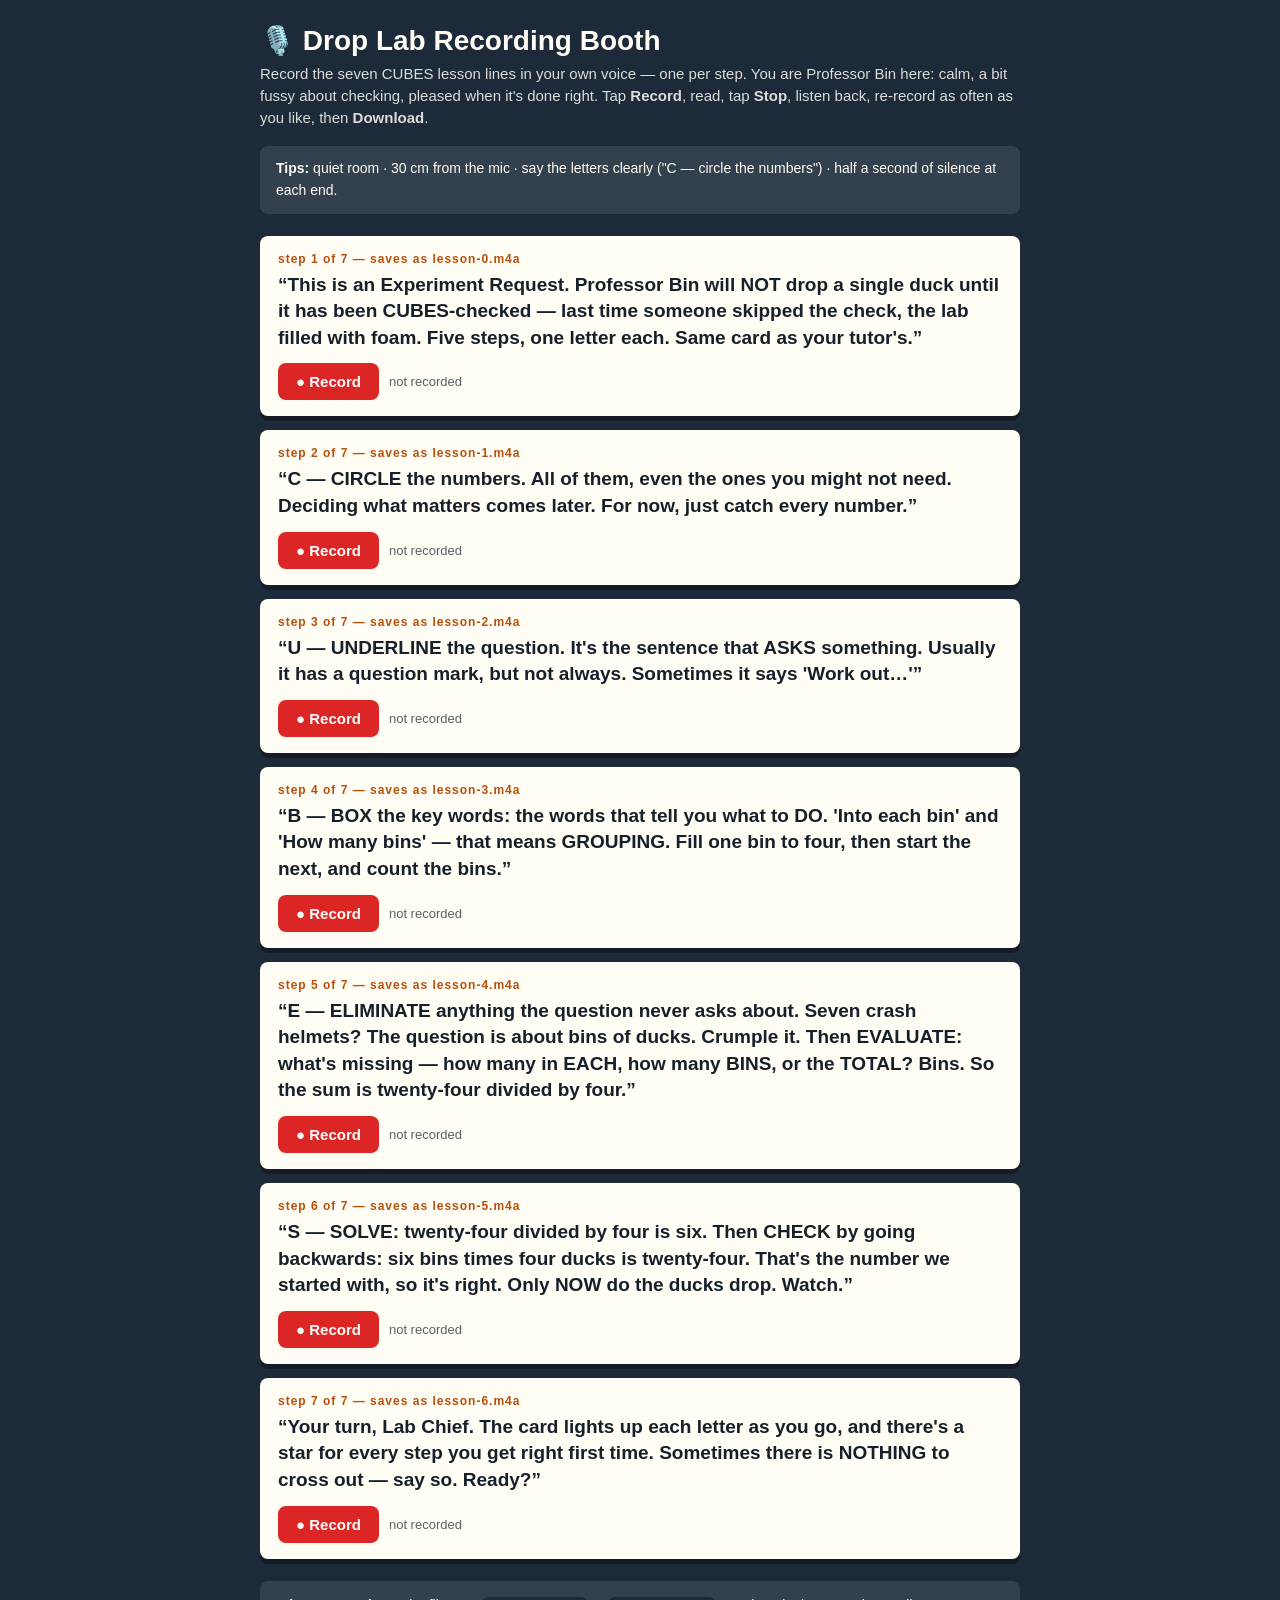
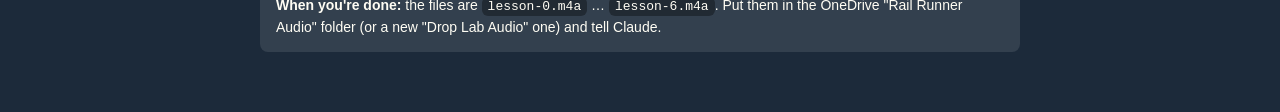
==== record.html @ e2e551c5 "Drop Lab: CUBES word problems for Year 3 division, with bins that show the answer The tutor's CUBES " ====
<!DOCTYPE html>
<html lang="en">
<head>
  <meta charset="utf-8" />
  <meta name="viewport" content="width=device-width, initial-scale=1" />
  <title>Lesson Recording Booth — Drop Lab</title>
  <style>
    * { margin: 0; padding: 0; box-sizing: border-box; }
    body { font-family: "Arial Rounded MT Bold", "Trebuchet MS", Verdana, sans-serif; background: #1c2a3a; color: #fffdf4; min-height: 100vh; padding: 24px 16px 60px; }
    .wrap { max-width: 760px; margin: 0 auto; }
    h1 { font-size: 28px; margin-bottom: 6px; }
    .sub { opacity: 0.85; margin-bottom: 18px; line-height: 1.45; font-size: 15px; }
    .warn { background: #7f1d1d; border-radius: 12px; padding: 12px 16px; margin-bottom: 18px; font-size: 15px; display: none; }
    .tips { background: rgba(255,255,255,0.1); border-radius: 8px; padding: 12px 16px; margin-bottom: 22px; font-size: 14px; line-height: 1.55; }
    .card { background: #fffdf4; color: #16202b; border-radius: 8px; padding: 16px 18px; margin-bottom: 14px; box-shadow: 0 5px 0 rgba(0,0,0,0.35); }
    .card .num { font-size: 12px; font-weight: bold; color: #b84f0c; letter-spacing: 1px; }
    .card .line { font-size: 19px; font-weight: bold; line-height: 1.4; margin: 6px 0 12px; }
    .row { display: flex; gap: 10px; align-items: center; flex-wrap: wrap; }
    button { font-family: inherit; border: none; cursor: pointer; border-radius: 8px; padding: 10px 18px; font-size: 15px; font-weight: bold; }
    .rec { background: #dc2626; color: #fff; }
    .rec.armed { background: #16a34a; }
    .dl { background: #2e6b31; color: #fff; text-decoration: none; border-radius: 8px; padding: 10px 18px; font-size: 15px; font-weight: bold; display: none; }
    audio { height: 40px; max-width: 220px; display: none; }
    .status { font-size: 13px; opacity: 0.7; min-width: 90px; }
    .done-note { margin-top: 22px; background: rgba(255,255,255,0.1); border-radius: 8px; padding: 14px 16px; font-size: 14px; line-height: 1.55; }
    code { background: rgba(0,0,0,0.35); padding: 2px 6px; border-radius: 6px; font-size: 13px; }
  </style>
</head>
<body>
  <div class="wrap">
    <h1>🎙️ Drop Lab Recording Booth</h1>
    <p class="sub">Record the seven CUBES lesson lines in your own voice — one per step. You are Professor Bin here: calm, a bit fussy about checking, pleased when it's done right. Tap <b>Record</b>, read, tap <b>Stop</b>, listen back, re-record as often as you like, then <b>Download</b>.</p>
    <div id="warn" class="warn"><b>Please open this page in Safari.</b> This browser records a format iPads can't play.</div>
    <div class="tips"><b>Tips:</b> quiet room · 30 cm from the mic · say the letters clearly ("C — circle the numbers") · half a second of silence at each end.</div>
    <div id="cards"></div>
    <div class="done-note"><b>When you're done:</b> the files are <code>lesson-0.m4a</code> … <code>lesson-6.m4a</code>. Put them in the OneDrive "Rail Runner Audio" folder (or a new "Drop Lab Audio" one) and tell Claude.</div>
  </div>
  <script>
    "use strict";
    const LINES = [
      { file: "lesson-0.m4a", text: "This is an Experiment Request. Professor Bin will NOT drop a single duck until it has been CUBES-checked — last time someone skipped the check, the lab filled with foam. Five steps, one letter each. Same card as your tutor's." },
      { file: "lesson-1.m4a", text: "C — CIRCLE the numbers. All of them, even the ones you might not need. Deciding what matters comes later. For now, just catch every number." },
      { file: "lesson-2.m4a", text: "U — UNDERLINE the question. It's the sentence that ASKS something. Usually it has a question mark, but not always. Sometimes it says 'Work out…'" },
      { file: "lesson-3.m4a", text: "B — BOX the key words: the words that tell you what to DO. 'Into each bin' and 'How many bins' — that means GROUPING. Fill one bin to four, then start the next, and count the bins." },
      { file: "lesson-4.m4a", text: "E — ELIMINATE anything the question never asks about. Seven crash helmets? The question is about bins of ducks. Crumple it. Then EVALUATE: what's missing — how many in EACH, how many BINS, or the TOTAL? Bins. So the sum is twenty-four divided by four." },
      { file: "lesson-5.m4a", text: "S — SOLVE: twenty-four divided by four is six. Then CHECK by going backwards: six bins times four ducks is twenty-four. That's the number we started with, so it's right. Only NOW do the ducks drop. Watch." },
      { file: "lesson-6.m4a", text: "Your turn, Lab Chief. The card lights up each letter as you go, and there's a star for every step you get right first time. Sometimes there is NOTHING to cross out — say so. Ready?" },
    ];
    const canMp4 = window.MediaRecorder && MediaRecorder.isTypeSupported && MediaRecorder.isTypeSupported("audio/mp4");
    if (!canMp4) document.getElementById("warn").style.display = "block";
    let stream = null;
    async function getStream() { if (!stream) stream = await navigator.mediaDevices.getUserMedia({ audio: true }); return stream; }
    const cardsEl = document.getElementById("cards");
    LINES.forEach((line, i) => {
      const card = document.createElement("div"); card.className = "card";
      card.innerHTML = `<div class="num">step ${i + 1} of 7 — saves as ${line.file}</div><div class="line">“${line.text}”</div>
        <div class="row"><button class="rec" data-i="${i}">● Record</button><span class="status">not recorded</span><audio controls></audio><a class="dl" download="${line.file}">⬇ Download</a></div>`;
      cardsEl.appendChild(card);
    });
    let activeRecorder = null, activeButton = null;
    document.querySelectorAll(".rec").forEach((btn) => {
      btn.addEventListener("click", async () => {
        if (activeRecorder && activeRecorder.state === "recording") { activeRecorder.stop(); if (activeButton === btn) return; }
        let s; try { s = await getStream(); } catch (e) { alert("Microphone permission is needed — allow it and try again."); return; }
        const card = btn.closest(".card"), status = card.querySelector(".status"), audio = card.querySelector("audio"), dl = card.querySelector(".dl");
        const mime = canMp4 ? "audio/mp4" : (MediaRecorder.isTypeSupported("audio/webm") ? "audio/webm" : "");
        const rec = mime ? new MediaRecorder(s, { mimeType: mime }) : new MediaRecorder(s);
        const chunks = [];
        rec.ondataavailable = (e) => { if (e.data && e.data.size) chunks.push(e.data); };
        rec.onstop = () => {
          const blob = new Blob(chunks, { type: rec.mimeType || "audio/mp4" }); const url = URL.createObjectURL(blob);
          audio.src = url; audio.style.display = "inline-block"; dl.href = url; dl.style.display = "inline-block";
          status.textContent = `recorded (${(blob.size / 1024).toFixed(0)} KB)`; btn.textContent = "● Re-record"; btn.classList.remove("armed");
          activeRecorder = null; activeButton = null;
        };
        rec.start(); activeRecorder = rec; activeButton = btn; btn.textContent = "■ Stop"; btn.classList.add("armed"); status.textContent = "recording…";
      });
    });
  </script>
</body>
</html>
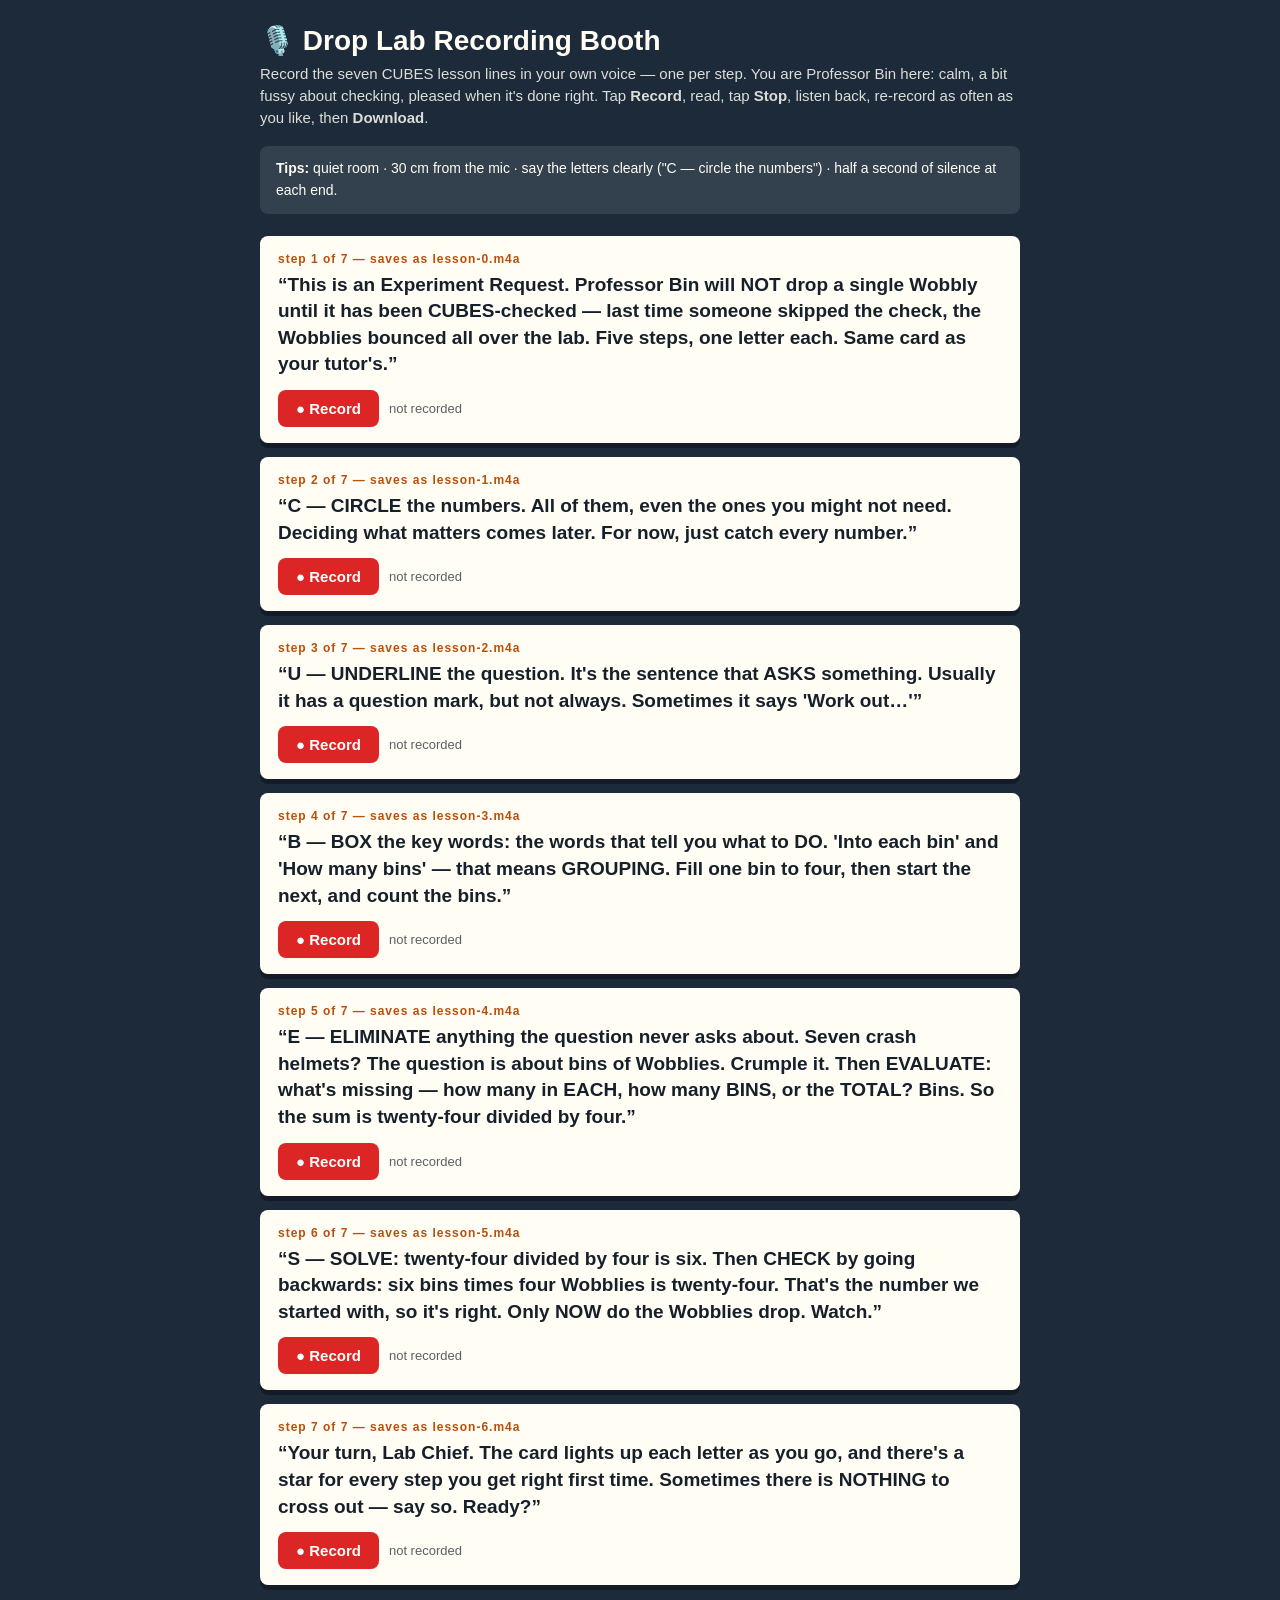
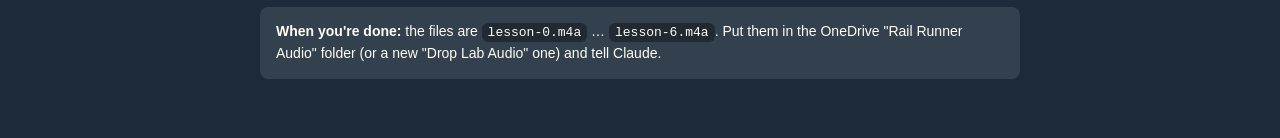
==== commit 52c76525: "Wobblies are the headline: real ragdoll sprite, sized to the drop The ragdoll test-dummies were a 16" ====
--- a/record.html
+++ b/record.html
@@ -38,12 +38,12 @@
   <script>
     "use strict";
     const LINES = [
-      { file: "lesson-0.m4a", text: "This is an Experiment Request. Professor Bin will NOT drop a single duck until it has been CUBES-checked — last time someone skipped the check, the lab filled with foam. Five steps, one letter each. Same card as your tutor's." },
+      { file: "lesson-0.m4a", text: "This is an Experiment Request. Professor Bin will NOT drop a single Wobbly until it has been CUBES-checked — last time someone skipped the check, the Wobblies bounced all over the lab. Five steps, one letter each. Same card as your tutor's." },
       { file: "lesson-1.m4a", text: "C — CIRCLE the numbers. All of them, even the ones you might not need. Deciding what matters comes later. For now, just catch every number." },
       { file: "lesson-2.m4a", text: "U — UNDERLINE the question. It's the sentence that ASKS something. Usually it has a question mark, but not always. Sometimes it says 'Work out…'" },
       { file: "lesson-3.m4a", text: "B — BOX the key words: the words that tell you what to DO. 'Into each bin' and 'How many bins' — that means GROUPING. Fill one bin to four, then start the next, and count the bins." },
-      { file: "lesson-4.m4a", text: "E — ELIMINATE anything the question never asks about. Seven crash helmets? The question is about bins of ducks. Crumple it. Then EVALUATE: what's missing — how many in EACH, how many BINS, or the TOTAL? Bins. So the sum is twenty-four divided by four." },
-      { file: "lesson-5.m4a", text: "S — SOLVE: twenty-four divided by four is six. Then CHECK by going backwards: six bins times four ducks is twenty-four. That's the number we started with, so it's right. Only NOW do the ducks drop. Watch." },
+      { file: "lesson-4.m4a", text: "E — ELIMINATE anything the question never asks about. Seven crash helmets? The question is about bins of Wobblies. Crumple it. Then EVALUATE: what's missing — how many in EACH, how many BINS, or the TOTAL? Bins. So the sum is twenty-four divided by four." },
+      { file: "lesson-5.m4a", text: "S — SOLVE: twenty-four divided by four is six. Then CHECK by going backwards: six bins times four Wobblies is twenty-four. That's the number we started with, so it's right. Only NOW do the Wobblies drop. Watch." },
       { file: "lesson-6.m4a", text: "Your turn, Lab Chief. The card lights up each letter as you go, and there's a star for every step you get right first time. Sometimes there is NOTHING to cross out — say so. Ready?" },
     ];
     const canMp4 = window.MediaRecorder && MediaRecorder.isTypeSupported && MediaRecorder.isTypeSupported("audio/mp4");
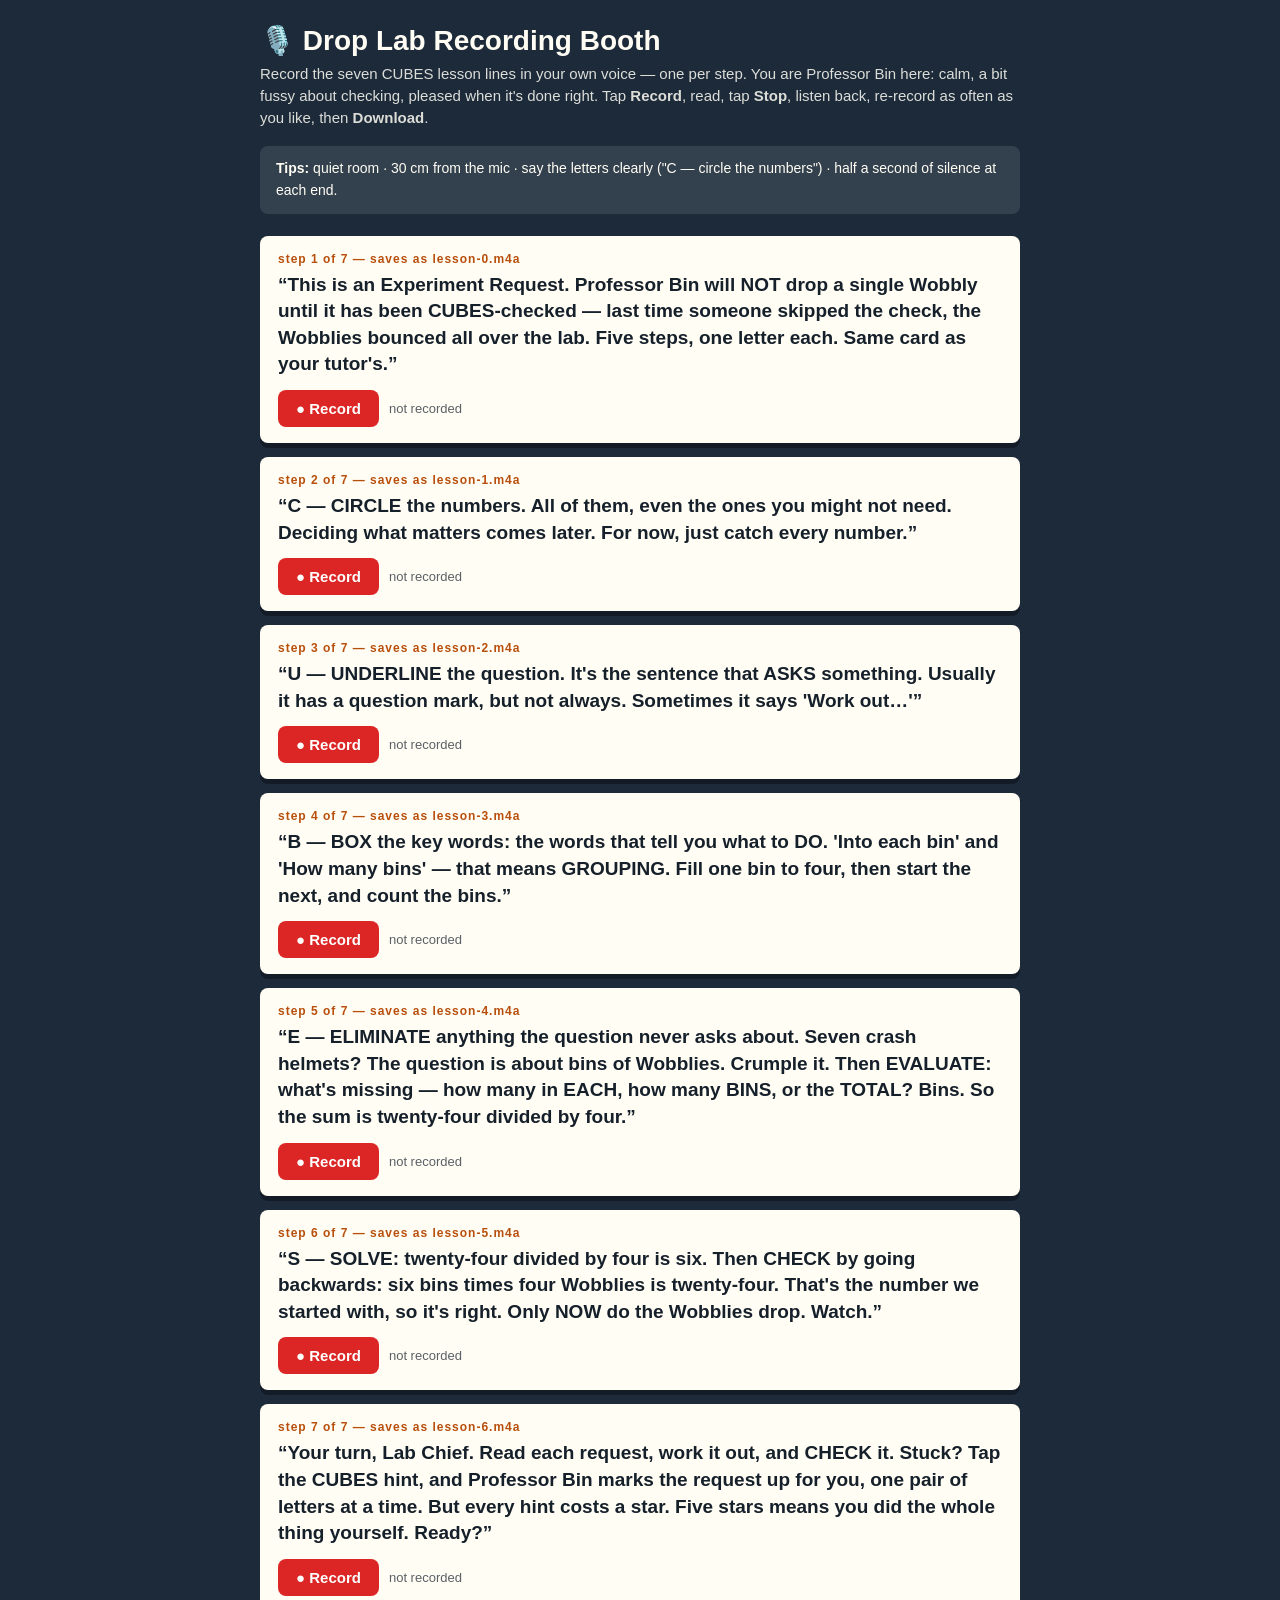
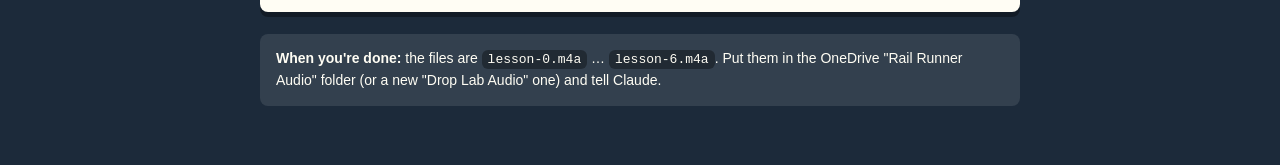
==== commit 96707fa1: "CUBES is a hint now, not a gate He reads the request, works it out, types the answer and checks it, " ====
--- a/record.html
+++ b/record.html
@@ -44,7 +44,7 @@
       { file: "lesson-3.m4a", text: "B — BOX the key words: the words that tell you what to DO. 'Into each bin' and 'How many bins' — that means GROUPING. Fill one bin to four, then start the next, and count the bins." },
       { file: "lesson-4.m4a", text: "E — ELIMINATE anything the question never asks about. Seven crash helmets? The question is about bins of Wobblies. Crumple it. Then EVALUATE: what's missing — how many in EACH, how many BINS, or the TOTAL? Bins. So the sum is twenty-four divided by four." },
       { file: "lesson-5.m4a", text: "S — SOLVE: twenty-four divided by four is six. Then CHECK by going backwards: six bins times four Wobblies is twenty-four. That's the number we started with, so it's right. Only NOW do the Wobblies drop. Watch." },
-      { file: "lesson-6.m4a", text: "Your turn, Lab Chief. The card lights up each letter as you go, and there's a star for every step you get right first time. Sometimes there is NOTHING to cross out — say so. Ready?" },
+      { file: "lesson-6.m4a", text: "Your turn, Lab Chief. Read each request, work it out, and CHECK it. Stuck? Tap the CUBES hint, and Professor Bin marks the request up for you, one pair of letters at a time. But every hint costs a star. Five stars means you did the whole thing yourself. Ready?" },
     ];
     const canMp4 = window.MediaRecorder && MediaRecorder.isTypeSupported && MediaRecorder.isTypeSupported("audio/mp4");
     if (!canMp4) document.getElementById("warn").style.display = "block";
